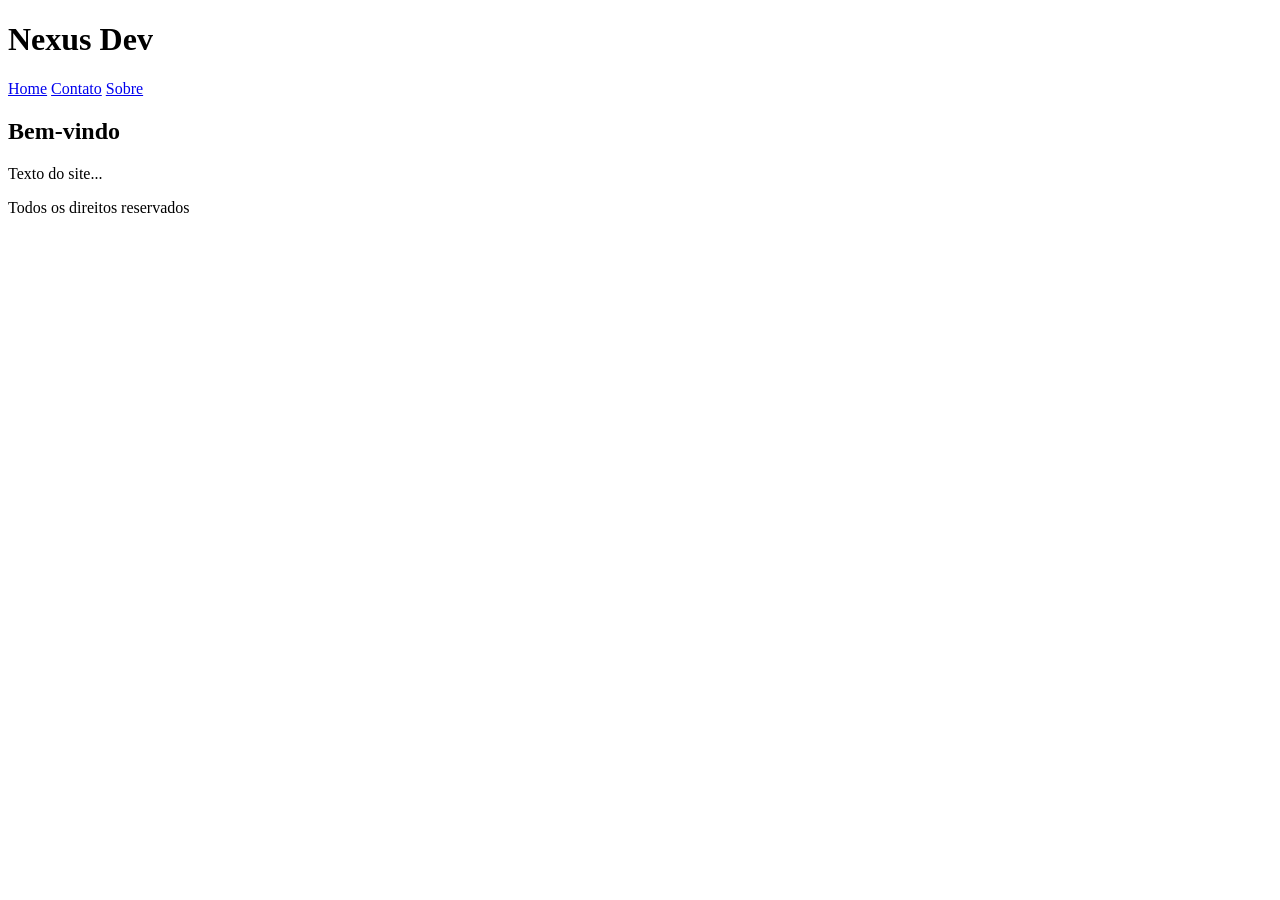
==== index.html @ a245c9f5 "feat: Criando estrutura inicial" ====
<!DOCTYPE html>
<html lang="en">
<head>
    <meta charset="UTF-8">
    <meta name="viewport" content="width=device-width, initial-scale=1.0">
    <link rel="stylesheet" href="./src/css/estilo.css">
    <title>JOVI</title>
</head>
<body>

    <script src="./src/js/script.js"></script>

    <header>
        <h1>Nexus Dev</h1>
        <nav>
            <a href="index.html">Home</a>
            <a href="./pages/contato.html">Contato</a>
            <a href="./pages/sobre.html">Sobre</a>
        </nav>
    </header>

    <main>

        <section>
            <h2>Bem-vindo</h2>
            <p>Texto do site...</p>
        </section>

    </main>

    <footer>
        <p>Todos os direitos reservados</p>
    </footer>


</body>
</html>
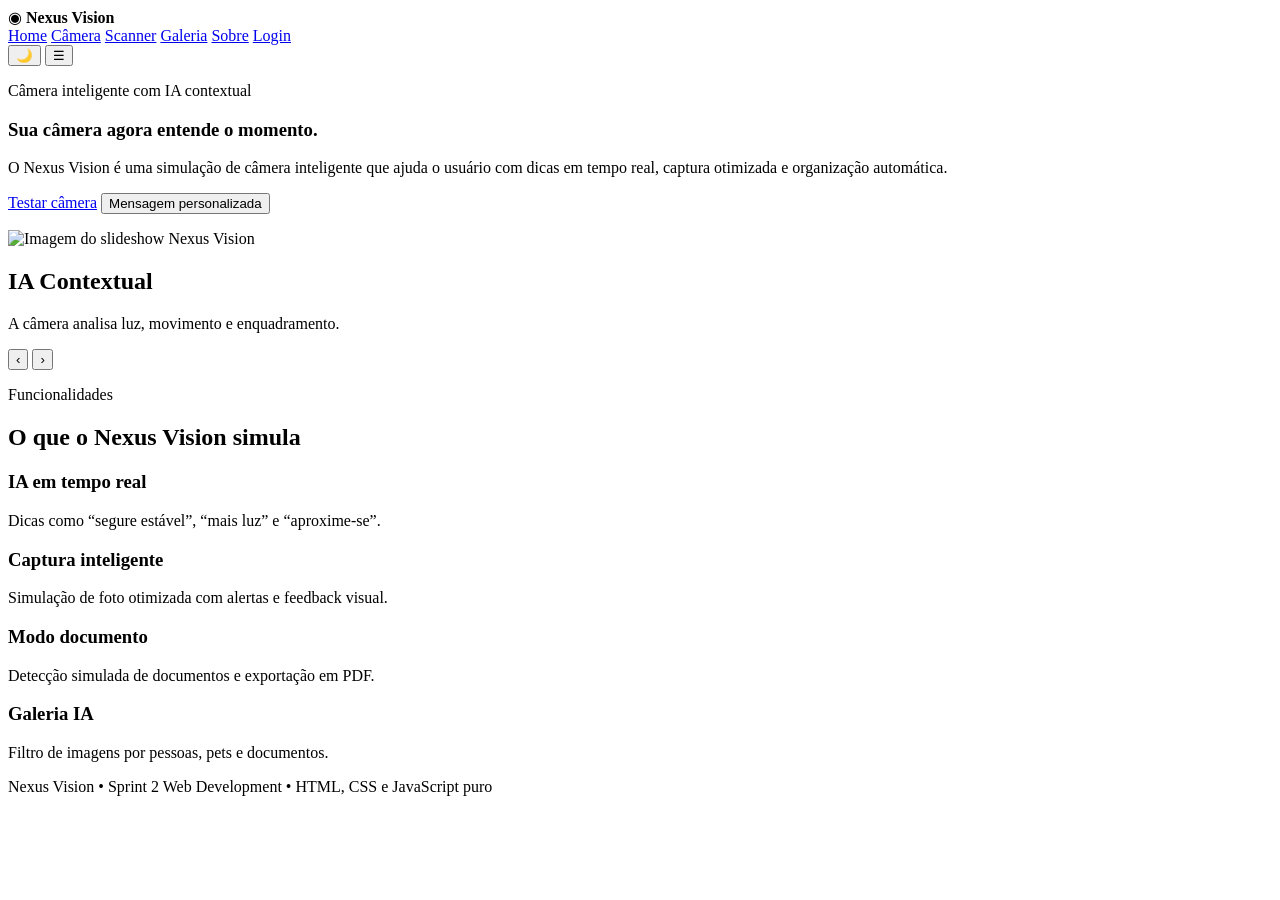
==== commit 41488168: "feat: Adicionando funcionalidades a página inicial" ====
--- a/index.html
+++ b/index.html
@@ -1,37 +1,110 @@
 <!DOCTYPE html>
-<html lang="en">
+<html lang="pt-BR">
 <head>
     <meta charset="UTF-8">
     <meta name="viewport" content="width=device-width, initial-scale=1.0">
+    <title>Nexus Vision | Câmera Inteligente</title>
     <link rel="stylesheet" href="./src/css/estilo.css">
-    <title>JOVI</title>
 </head>
+
 <body>
 
-    <script src="./src/js/script.js"></script>
+    <header class="site-header">
+        <div class="logo">
+            <span>◉</span>
+            <strong>Nexus Vision</strong>
+        </div>
 
-    <header>
-        <h1>Nexus Dev</h1>
-        <nav>
-            <a href="index.html">Home</a>
-            <a href="./pages/contato.html">Contato</a>
+        <nav class="navbar" id="navbar">
+            <a href="./index.html">Home</a>
+            <a href="./pages/camera.html">Câmera</a>
+            <a href="./pages/scanner.html">Scanner</a>
+            <a href="./pages/galeria.html">Galeria</a>
             <a href="./pages/sobre.html">Sobre</a>
+            <a href="./pages/login.html" class="login-link">Login</a>
         </nav>
+
+        <button id="themeBtn" class="theme-btn">🌙</button>
+        <button id="menuBtn" class="menu-btn">☰</button>
     </header>
 
     <main>
 
-        <section>
-            <h2>Bem-vindo</h2>
-            <p>Texto do site...</p>
+        <section class="hero">
+            <article class="hero-text">
+                <p class="tag">Câmera inteligente com IA contextual</p>
+
+                <h1>Sua câmera agora entende o momento.</h1>
+
+                <p>
+                    O Nexus Vision é uma simulação de câmera inteligente que ajuda o usuário
+                    com dicas em tempo real, captura otimizada e organização automática.
+                </p>
+
+                <div class="hero-actions">
+                    <a href="./pages/camera.html" class="primary-btn">Testar câmera</a>
+                    <button id="welcomeBtn" class="secondary-btn">Mensagem personalizada</button>
+                </div>
+
+                <p id="welcomeMessage" class="welcome-message"></p>
+            </article>
+
+            <article class="hero-card">
+                <div class="phone-mockup">
+                    <div class="phone-top"></div>
+
+                    <div class="phone-screen">
+                        <div id="slideBox" class="slide-box">
+                            <img id="slideImage" src="img/banner-ia.svg" alt="Imagem do slideshow Nexus Vision">
+                        </div>
+
+                        <h2 id="slideTitle">IA Contextual</h2>
+                        <p id="slideText">A câmera analisa luz, movimento e enquadramento.</p>
+
+                        <div class="slide-controls">
+                            <button id="prevSlide">‹</button>
+                            <button id="nextSlide">›</button>
+                        </div>
+                    </div>
+                </div>
+            </article>
+        </section>
+
+        <section class="features">
+            <header class="section-header">
+                <p class="tag">Funcionalidades</p>
+                <h2>O que o Nexus Vision simula</h2>
+            </header>
+
+            <div class="cards">
+                <article class="card">
+                    <h3>IA em tempo real</h3>
+                    <p>Dicas como “segure estável”, “mais luz” e “aproxime-se”.</p>
+                </article>
+
+                <article class="card">
+                    <h3>Captura inteligente</h3>
+                    <p>Simulação de foto otimizada com alertas e feedback visual.</p>
+                </article>
+
+                <article class="card">
+                    <h3>Modo documento</h3>
+                    <p>Detecção simulada de documentos e exportação em PDF.</p>
+                </article>
+
+                <article class="card">
+                    <h3>Galeria IA</h3>
+                    <p>Filtro de imagens por pessoas, pets e documentos.</p>
+                </article>
+            </div>
         </section>
 
     </main>
 
-    <footer>
-        <p>Todos os direitos reservados</p>
+    <footer class="site-footer">
+        <p>Nexus Vision • Sprint 2 Web Development • HTML, CSS e JavaScript puro</p>
     </footer>
 
-
+    <script src="./src/js/main.js"></script>
 </body>
 </html>
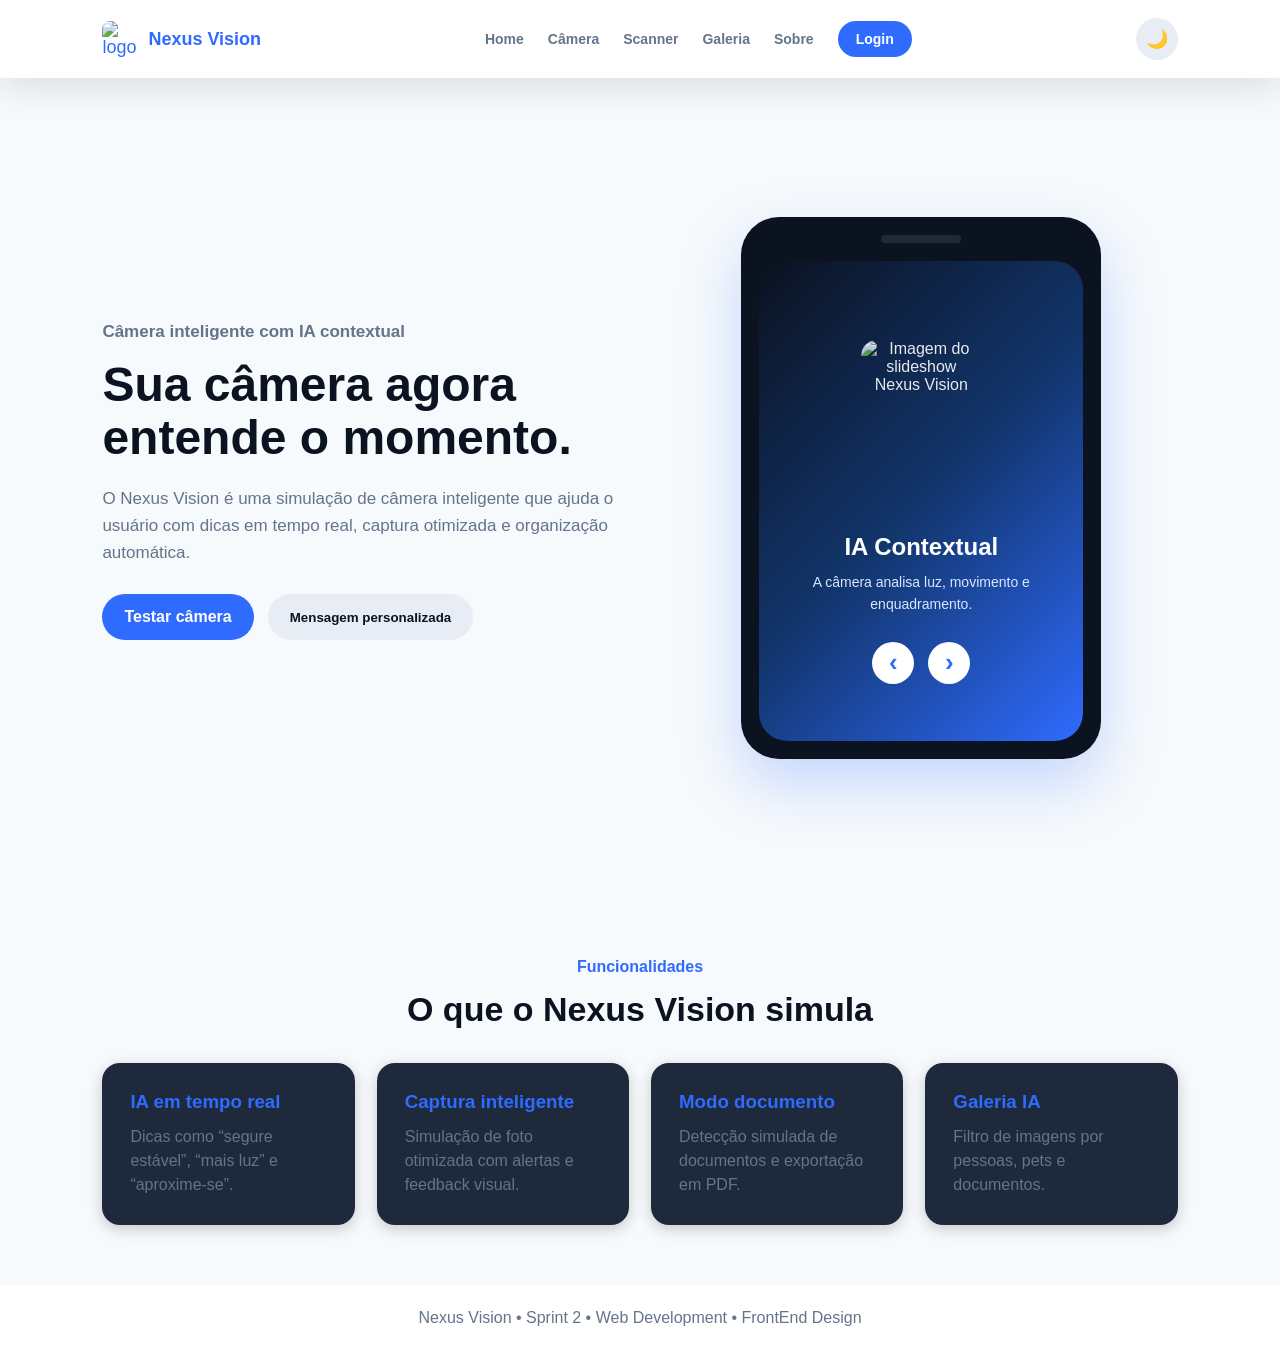
==== commit 610f1eab: "perf:Melhoria de performance ou desempenho" ====
--- a/index.html
+++ b/index.html
@@ -11,7 +11,7 @@
 
     <header class="site-header">
         <div class="logo">
-            <span>◉</span>
+            <img src="./src/assets/logo.png" alt="logo nexus vision" id="logo">
             <strong>Nexus Vision</strong>
         </div>
 
@@ -55,7 +55,7 @@
 
                     <div class="phone-screen">
                         <div id="slideBox" class="slide-box">
-                            <img id="slideImage" src="img/banner-ia.svg" alt="Imagem do slideshow Nexus Vision">
+                            <img id="slideImage" src="./src/assets/logo.png" alt="Imagem do slideshow Nexus Vision">
                         </div>
 
                         <h2 id="slideTitle">IA Contextual</h2>
@@ -102,9 +102,11 @@
     </main>
 
     <footer class="site-footer">
-        <p>Nexus Vision • Sprint 2 Web Development • HTML, CSS e JavaScript puro</p>
+        <p>Nexus Vision • Sprint 2 •  Web Development • FrontEnd Design</p>
     </footer>
 
     <script src="./src/js/main.js"></script>
+     
+    
 </body>
 </html>
--- a/src/css/estilo.css
+++ b/src/css/estilo.css
@@ -0,0 +1,675 @@
+:root {
+    --blue: #2F6BFF;
+    --light-blue: #5CAEFF;
+    --navy: #0B1220;
+    --gray: #64748B;
+    --light-gray: #E8EDF5;
+    --white: #FFFFFF;
+    --bg: #F7FAFC;
+    --text: #0B1220;
+    --card: #FFFFFF;
+    --shadow: 0 10px 35px rgba(15, 23, 42, 0.12);
+}
+
+.dark-mode {
+    --bg: #0B1220;
+    --text: #FFFFFF;
+    --card: #111827;
+    --gray: #AEB7C6;
+    --light-gray: #1F2937;
+    --shadow: 0 10px 35px rgba(0, 0, 0, 0.35);
+}
+
+* {
+    margin: 0;
+    padding: 0;
+    box-sizing: border-box;
+}
+
+body {
+    font-family: Arial, Helvetica, sans-serif;
+    background: var(--bg);
+    color: var(--text);
+}
+
+a {
+    text-decoration: none;
+    color: inherit;
+}
+
+button {
+    cursor: pointer;
+    font-family: inherit;
+}
+
+.site-header {
+    width: 100%;
+    padding: 18px 8%;
+    display: flex;
+    align-items: center;
+    justify-content: space-between;
+    background: var(--card);
+    box-shadow: var(--shadow);
+    position: sticky;
+    top: 0;
+    z-index: 20;
+}
+
+.logo {
+    display: flex;
+    align-items: center;
+    gap: 10px;
+    color: var(--blue);
+    font-size: 18px;
+}
+
+.navbar {
+    display: flex;
+    align-items: center;
+    gap: 24px;
+}
+
+.navbar a {
+    color: var(--gray);
+    font-weight: bold;
+    font-size: 14px;
+}
+
+.navbar a:hover {
+    color: var(--blue);
+}
+
+.login-link {
+    background: var(--blue);
+    color: white !important;
+    padding: 10px 18px;
+    border-radius: 20px;
+}
+
+.theme-btn,
+.menu-btn {
+    border: none;
+    background: var(--light-gray);
+    color: var(--text);
+    width: 42px;
+    height: 42px;
+    border-radius: 50%;
+    font-size: 18px;
+}
+
+.menu-btn {
+    display: none;
+}
+
+.hero {
+    min-height: calc(100vh - 80px);
+    padding: 70px 8%;
+    display: flex;
+    align-items: center;
+    justify-content: space-between;
+    gap: 50px;
+}
+
+.hero-text,
+.hero-card {
+    flex: 1;
+}
+
+.tag {
+    color: var(--blue);
+    font-weight: bold;
+    margin-bottom: 14px;
+}
+
+.hero h1 {
+    font-size: 48px;
+    line-height: 1.1;
+    margin-bottom: 20px;
+}
+
+.hero p {
+    color: var(--gray);
+    font-size: 17px;
+    line-height: 1.6;
+}
+
+.hero-actions {
+    margin-top: 28px;
+    display: flex;
+    gap: 14px;
+    flex-wrap: wrap;
+}
+
+.primary-btn,
+.secondary-btn {
+    padding: 14px 22px;
+    border-radius: 24px;
+    font-weight: bold;
+    border: none;
+}
+
+.primary-btn {
+    background: var(--blue);
+    color: white;
+}
+
+.secondary-btn {
+    background: var(--light-gray);
+    color: var(--text);
+}
+
+.welcome-message {
+    margin-top: 18px;
+    font-weight: bold;
+    color: var(--blue) !important;
+}
+
+.phone-mockup {
+    max-width: 360px;
+    margin: 0 auto;
+    background: var(--navy);
+    border-radius: 38px;
+    padding: 18px;
+    box-shadow: 0 25px 60px rgba(47, 107, 255, 0.25);
+}
+
+.phone-top {
+    width: 80px;
+    height: 8px;
+    background: #1F2937;
+    border-radius: 20px;
+    margin: 0 auto 18px;
+}
+
+.phone-screen {
+    min-height: 480px;
+    border-radius: 28px;
+    background: linear-gradient(135deg, #0B1220, #12356B, #2F6BFF);
+    padding: 24px;
+    color: white;
+    text-align: center;
+}
+
+.slide-box {
+    height: 230px;
+    display: flex;
+    align-items: center;
+    justify-content: center;
+}
+
+.slide-box img {
+    width: 100%;
+    max-height: 220px;
+}
+
+.phone-screen h2 {
+    margin: 18px 0 10px;
+}
+
+.phone-screen p {
+    color: #D9E6FF;
+    font-size: 14px;
+}
+
+.slide-controls {
+    margin-top: 26px;
+    display: flex;
+    justify-content: center;
+    gap: 14px;
+}
+
+.slide-controls button {
+    width: 42px;
+    height: 42px;
+    border-radius: 50%;
+    border: none;
+    background: white;
+    color: var(--blue);
+    font-size: 26px;
+    font-weight: bold;
+}
+
+.features {
+    padding: 60px 8%;
+}
+
+.section-header {
+    text-align: center;
+    margin-bottom: 34px;
+}
+
+.section-header h2 {
+    font-size: 34px;
+}
+
+.cards {
+    display: flex;
+    gap: 22px;
+    flex-wrap: wrap;
+}
+
+.card {
+    flex: 1 1 230px;
+    background: var(--card);
+    padding: 28px;
+    border-radius: 24px;
+    box-shadow: var(--shadow);
+}
+
+.card h3 {
+    margin-bottom: 12px;
+    color: var(--blue);
+}
+
+.card p {
+    color: var(--gray);
+    line-height: 1.5;
+}
+
+.site-footer {
+    padding: 24px 8%;
+    text-align: center;
+    background: var(--card);
+    color: var(--gray);
+}
+
+@media (max-width: 850px) {
+    .navbar {
+        display: none;
+        position: absolute;
+        top: 78px;
+        right: 8%;
+        background: var(--card);
+        box-shadow: var(--shadow);
+        border-radius: 20px;
+        padding: 20px;
+        flex-direction: column;
+        align-items: flex-start;
+    }
+
+    .navbar.active {
+        display: flex;
+    }
+
+    .menu-btn {
+        display: block;
+    }
+
+    .hero {
+        flex-direction: column;
+        text-align: center;
+    }
+
+    .hero h1 {
+        font-size: 36px;
+    }
+
+    .hero-actions {
+        justify-content: center;
+    }
+}
+/* ===================================
+   CAMERA INTELIGENTE
+=================================== */
+
+.camera-container {
+    display: flex;
+    flex-direction: column;
+    align-items: center;
+    gap: 25px;
+    padding: 20px;
+}
+
+.camera-preview {
+    width: 360px;
+    height: 500px;
+    border-radius: 20px;
+    overflow: hidden;
+    position: relative;
+    display: flex;
+    justify-content: center;
+    align-items: center;
+    transition: 0.4s;
+    border: 3px solid #00ffaa;
+    background: #111827;
+}
+
+#cameraVideo {
+    width: 100%;
+    height: 100%;
+    object-fit: cover;
+}
+
+.overlay {
+    position: absolute;
+    top: 15px;
+    left: 15px;
+    background: rgba(0, 255, 170, 0.2);
+    border: 1px solid #00ffaa;
+    padding: 10px;
+    border-radius: 10px;
+    color: white;
+    font-size: 14px;
+    backdrop-filter: blur(5px);
+}
+
+.camera-info {
+    position: absolute;
+    bottom: 15px;
+    background: rgba(0, 0, 0, 0.5);
+    padding: 10px 16px;
+    border-radius: 10px;
+    color: white;
+}
+
+.camera-acoes {
+    display: flex;
+    gap: 15px;
+}
+
+.camera-acoes button {
+    padding: 14px 30px;
+    border: none;
+    border-radius: 12px;
+    background: #00ffaa;
+    color: black;
+    font-size: 16px;
+    font-weight: bold;
+    cursor: pointer;
+    transition: 0.3s;
+}
+
+.camera-acoes button:hover {
+    transform: scale(1.05);
+}
+
+.status-camera {
+    font-size: 18px;
+    color:  #38bdf8;
+}
+
+.modos-camera {
+    display: flex;
+    gap: 12px;
+}
+
+.modo {
+    padding: 12px 18px;
+    border: none;
+    border-radius: 10px;
+    background: #1e293b;
+    color: white;
+    cursor: pointer;
+    transition: 0.3s;
+}
+
+.modo:hover {
+    transform: scale(1.03);
+}
+
+.ativo {
+    background: #00ffaa;
+    color: black;
+    font-weight: bold;
+}
+
+.flash {
+    animation: flashAnim 0.3s;
+}
+
+@keyframes flashAnim {
+
+    0% {
+        filter: brightness(2);
+    }
+
+    100% {
+        filter: brightness(1);
+    }
+}
+
+.retrato-mode {
+    border-color: #00ffaa;
+}
+
+.noturno-mode {
+    border-color: #6366f1;
+    filter: brightness(0.5);
+}
+
+.iahd-mode {
+    border-color: #facc15;
+    filter: contrast(1.2) saturate(1.3);
+}
+.topo {
+    text-align: center;
+    padding-top: 25px;
+}
+
+.topo .logo {
+    display: block;
+    font-size: 30px;
+    font-weight: 700;
+    color: var(--navy);
+    letter-spacing: 0.5px;
+    margin-bottom: 6px;
+}
+
+.topo .logo span {
+    color: #38bdf8;
+}
+
+.logo span {
+    color: var(--blue);
+}
+/* SCANNER */
+.scanner-container {
+    display: flex;
+    flex-direction: column;
+    align-items: center;
+    gap: 25px;
+    padding: 20px;
+}
+
+.scanner-area {
+    width: 360px;
+    height: 500px;
+    border-radius: 20px;
+    overflow: hidden;
+    position: relative;
+    background: black;
+    border: 3px solid #38bdf8;
+}
+
+#scannerVideo {
+    width: 100%;
+    height: 100%;
+    object-fit: cover;
+    
+}
+
+.scanner-overlay {
+    position: absolute;
+    inset: 0;
+
+    display: flex;
+    justify-content: center;
+    align-items: center;
+}
+
+.scanner-box {
+    width: 250px;
+    height: 340px;
+
+    border: 3px solid #38bdf8;
+    border-radius: 12px;
+
+    box-shadow: 0 0 15px rgba(56, 189, 248, 0.4);
+}
+
+.scanner-line {
+    position: absolute;
+
+    width: 250px;
+    height: 4px;
+
+    background: #38bdf8;
+
+    top: 80px;
+
+    border-radius: 20px;
+
+    box-shadow: 0 0 12px #38bdf8;
+}
+
+.scanner-active .scanner-line {
+
+    animation:
+        scannerMove 2s ease-in-out infinite alternate;
+
+}
+
+@keyframes scannerMove {
+
+    0% {
+        top: 80px;
+    }
+
+    100% {
+        top: 400px;
+    }
+}
+
+.scanner-info {
+    color:  #38bdf8;
+    font-size: 18px;
+}
+
+#scan-btn {
+
+    padding: 14px 28px;
+
+    border: none;
+    border-radius: 12px;
+
+    background: #38bdf8;
+
+    color: white;
+
+    font-size: 16px;
+
+    cursor: pointer;
+
+    transition: 0.3s;
+}
+
+#scan-btn:hover {
+    transform: scale(1.05);
+}
+
+.galeria-container {
+    padding: 20px;
+}
+
+.filtros {
+    display: flex;
+    justify-content: center;
+    gap: 12px;
+    flex-wrap: wrap;
+    margin-bottom: 25px;
+}
+
+.filter-btn {
+    padding: 12px 18px;
+    border: none;
+    border-radius: 10px;
+    background: #1e293b;
+    color: white;
+    cursor: pointer;
+    transition: 0.3s;
+}
+
+.filter-btn:hover {
+    transform: scale(1.04);
+}
+
+.filter-btn.ativo {
+    background: #38bdf8;
+}
+
+.cards-galeria {
+    display: grid;
+
+    grid-template-columns:
+        repeat(auto-fit, minmax(160px, 1fr));
+
+    gap: 20px;
+}
+
+.card {
+    background: #1e293b;
+
+    border-radius: 18px;
+
+    overflow: hidden;
+
+    color: white;
+
+    transition: 0.3s;
+
+    box-shadow: 0 4px 15px rgba(0,0,0,0.2);
+}
+
+.card:hover {
+    transform: translateY(-6px);
+}
+
+.card img {
+    width: 100%;
+    height: 220px;
+    object-fit: cover;
+}
+
+.card-info {
+    padding: 15px;
+}
+
+.card-info h3 {
+    margin-bottom: 8px;
+    font-size: 18px;
+}
+
+.card-info p {
+    color: #cbd5e1;
+    font-size: 14px;
+}
+
+@media (max-width: 480px) {
+
+    .cards-galeria {
+
+        grid-template-columns: 1fr;
+
+    }
+
+}
+/* ===================================
+   CORREÇÃO DE IMAGENS
+=================================== */
+
+/* Logo no header */
+#logo {
+    width: 36px;
+    height: 36px;
+    object-fit: contain;
+    border-radius: 8px;
+}
+
+/* Imagem do slideshow */
+#slideImage {
+    width: 120px;
+    height: 120px;
+    object-fit: contain;
+    border-radius: 16px;
+    opacity: 0.9;
+}
